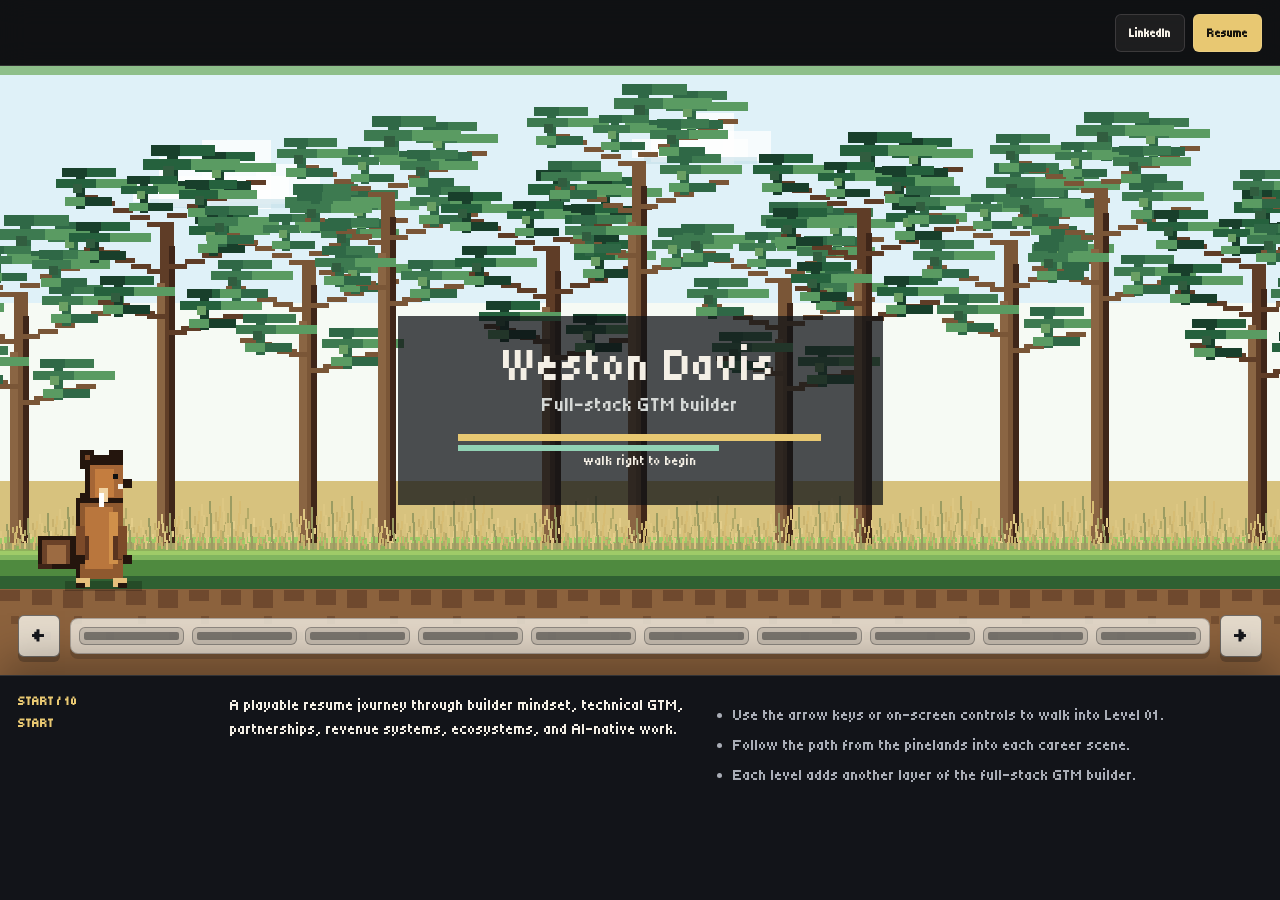
==== index.html @ 83e786a8 "Improve CodeCargo mobile framing" ====
<!doctype html>
<html lang="en">
  <head>
    <meta charset="utf-8">
    <meta name="viewport" content="width=device-width, initial-scale=1">
    <meta name="description" content="A playable resume journey for Weston Davis, a full-stack GTM builder for developer platforms, open source, partnerships, AI workflows, and enterprise software.">
    <meta property="og:title" content="Weston Davis | Full-Stack GTM Builder">
    <meta property="og:description" content="Walk a pixel-art beaver through a career journey across developer platforms, open source, partnerships, sales strategy, enterprise consulting, and AI-native GTM.">
    <meta property="og:type" content="website">
    <title>Weston Davis | Full-Stack GTM Builder</title>
    <link rel="preconnect" href="https://fonts.googleapis.com">
    <link rel="preconnect" href="https://fonts.gstatic.com" crossorigin>
    <link href="https://fonts.googleapis.com/css2?family=Tiny5&display=swap" rel="stylesheet">
    <link rel="stylesheet" href="styles.css?v=20260604-mobile-touch-callout">
  </head>
  <body>
    <main class="app">
      <header class="topbar">
        <a class="brand" href="#game-canvas" aria-label="Weston Davis resume game home">
          <span>Weston Davis</span>
          <small>Full-stack GTM builder</small>
        </a>

        <nav class="utility" aria-label="Contact and resume links">
          <a class="text-button" href="https://www.linkedin.com/in/westonkdavis" target="_blank" rel="noreferrer">LinkedIn</a>
          <a class="text-button is-primary" href="resume.html">Resume</a>
        </nav>
      </header>

      <section class="stage" aria-label="Busy Beaver Resume Quest">
        <canvas id="game-canvas" width="960" height="540" tabindex="0" role="img" aria-label="Playable side-scrolling resume game. Move Weston the beaver through career scenes from Pinehurst to the next technical GTM quest."></canvas>

        <div class="scene-nav" aria-label="Scene navigation">
          <button class="icon-button" id="prev-scene" type="button" aria-label="Previous scene">←</button>
          <div class="timeline" id="timeline" aria-label="Career timeline"></div>
          <button class="icon-button" id="next-scene" type="button" aria-label="Next scene">→</button>
        </div>

        <div class="touch-controls" aria-label="Touch controls">
          <button class="touch-button" data-control="left" type="button" aria-label="Move left">←</button>
          <button class="touch-button" data-control="right" type="button" aria-label="Move right">→</button>
          <button class="touch-button" data-control="jump" type="button" aria-label="Jump">↑</button>
          <button class="touch-button" data-control="slap" type="button" aria-label="Tail slap">↓</button>
        </div>
      </section>

      <section class="hud" aria-live="polite">
        <button class="hud-toggle" id="hud-toggle" type="button" aria-expanded="true">Career card</button>

        <div class="hud-grid" id="hud-content">
          <div class="scene-kicker">
            <span id="scene-count">Level 01 / 10</span>
            <span id="scene-type">Origin</span>
          </div>

          <div class="scene-main">
            <p class="capability" id="scene-capability">Builder Mindset</p>
            <h1 id="scene-title">Southern Pines / Pinehurst</h1>
            <p id="scene-story">The journey starts in longleaf pine country: practical, curious, self-directed, and oriented toward useful work.</p>
          </div>

          <div class="scene-proof">
            <div class="scene-place" id="scene-place">Southern Pines / Pinehurst, NC</div>
            <div class="artifact" id="scene-artifact">Capability gained: Toolbox</div>
            <ul id="scene-points"></ul>
          </div>
        </div>
      </section>

      <div class="final-overlay" id="final-overlay" aria-hidden="true">
        <div class="final-card" role="dialog" aria-modal="true" aria-labelledby="final-title">
          <p class="final-kicker">Mission Complete</p>
          <h2 id="final-title">Weston Davis</h2>
          <p class="final-subtitle">GTM Builder &bull; Partnerships &bull; Developer Platforms &bull; Strategy &amp; Operations</p>

          <div class="final-actions" aria-label="Final resume actions">
            <button class="text-button final-button" id="final-email-button" type="button">Email</button>
            <a class="text-button final-button" href="https://www.linkedin.com/in/westonkdavis" target="_blank" rel="noreferrer">LinkedIn</a>
            <a class="text-button final-button" href="resume.html">Traditional Resume</a>
            <button class="text-button final-button" id="final-print-button" type="button">Print / Save PDF</button>
          </div>

          <p class="final-status" id="final-status" aria-live="polite"></p>
        </div>
      </div>
    </main>

    <script src="resume-data.js?v=20260604-closing-modal-sooner"></script>
    <script src="script.js?v=20260604-codecargo-mobile-frame"></script>
  </body>
</html>
---- styles.css ----
:root {
  color-scheme: dark;
  --bg: #101114;
  --surface: #171a20;
  --surface-2: #20242c;
  --ink: #f4efe5;
  --muted: #a9adb6;
  --line: rgba(244, 239, 229, 0.14);
  --accent: #e8c872;
  --soft: #91d1b4;
  --danger: #d86a5d;
  --shadow: rgba(0, 0, 0, 0.3);
  font-family: "Tiny5", ui-monospace, SFMono-Regular, Menlo, Monaco, Consolas, "Liberation Mono", monospace;
}

* {
  box-sizing: border-box;
}

html,
body {
  min-width: 320px;
  min-height: 100%;
  margin: 0;
  background: var(--bg);
  color: var(--ink);
}

body {
  overflow: hidden;
}

a {
  color: inherit;
}

button,
a {
  -webkit-tap-highlight-color: transparent;
}

button {
  font: inherit;
}

.stage,
.scene-nav,
.timeline,
.touch-controls,
.icon-button,
.touch-button,
.dot,
#game-canvas {
  -webkit-touch-callout: none;
  -webkit-user-select: none;
  user-select: none;
}

.scene-nav,
.touch-controls,
.icon-button,
.touch-button,
.dot,
#game-canvas {
  touch-action: manipulation;
}

.app {
  display: grid;
  grid-template-rows: auto minmax(0, 1fr) auto;
  height: 100vh;
  min-height: 100vh;
  overflow: hidden;
  background: var(--bg);
}

.topbar {
  z-index: 3;
  display: flex;
  align-items: center;
  justify-content: space-between;
  gap: 16px;
  min-height: 66px;
  padding: 12px 18px;
  border-bottom: 1px solid var(--line);
  background: rgba(16, 17, 20, 0.94);
  backdrop-filter: blur(14px);
}

.brand {
  display: grid;
  gap: 3px;
  text-decoration: none;
  transition: opacity 180ms linear, transform 180ms ease;
  will-change: opacity, transform;
}

.brand span {
  font-size: 1rem;
  font-weight: 800;
}

.brand small {
  color: var(--muted);
  font-size: 0.72rem;
  line-height: 1.25;
}

.utility {
  display: flex;
  flex-wrap: wrap;
  justify-content: flex-end;
  gap: 8px;
}

.text-button,
.icon-button,
.touch-button,
.hud-toggle,
.dot {
  border: 1px solid var(--line);
  border-radius: 6px;
  background: rgba(244, 239, 229, 0.06);
  color: var(--ink);
  cursor: pointer;
}

.text-button {
  display: inline-flex;
  align-items: center;
  justify-content: center;
  min-height: 38px;
  padding: 0 13px;
  font-size: 0.78rem;
  font-weight: 800;
  text-decoration: none;
}

.text-button:hover,
.icon-button:hover,
.touch-button:hover,
.dot:hover,
.hud-toggle:hover {
  border-color: rgba(244, 239, 229, 0.32);
  background: rgba(244, 239, 229, 0.1);
}

.text-button.is-primary {
  background: var(--accent);
  color: #17140c;
}

.stage {
  position: relative;
  min-height: 0;
  overflow: hidden;
  background: #11141a;
}

#game-canvas {
  display: block;
  width: 100%;
  height: 100%;
  min-height: 0;
  image-rendering: pixelated;
  outline: none;
}

.scene-nav {
  position: absolute;
  left: 18px;
  right: 18px;
  bottom: 18px;
  z-index: 2;
  display: grid;
  grid-template-columns: 42px minmax(0, 1fr) 42px;
  align-items: center;
  gap: 10px;
  pointer-events: none;
}

.icon-button {
  display: inline-grid;
  width: 42px;
  height: 42px;
  place-items: center;
  font-size: 1.1rem;
  font-weight: 900;
  border-color: rgba(16, 17, 20, 0.55);
  background: rgba(244, 239, 229, 0.86);
  color: #15171c;
  box-shadow: 0 5px 0 rgba(16, 17, 20, 0.26);
  pointer-events: auto;
}

.timeline {
  display: grid;
  grid-template-columns: repeat(10, minmax(0, 1fr));
  gap: 8px;
  min-height: 34px;
  padding: 8px;
  border: 1px solid rgba(16, 17, 20, 0.26);
  border-radius: 8px;
  background: rgba(244, 239, 229, 0.82);
  box-shadow: 0 5px 0 rgba(16, 17, 20, 0.18);
  pointer-events: auto;
}

.dot {
  position: relative;
  height: 18px;
  padding: 0;
  border-color: rgba(16, 17, 20, 0.3);
  background: rgba(16, 17, 20, 0.12);
}

.dot::after {
  content: "";
  position: absolute;
  inset: 4px;
  border-radius: 2px;
  background: rgba(16, 17, 20, 0.42);
}

.dot.is-active::after {
  inset: 3px;
  background: var(--danger);
  box-shadow: 0 0 0 2px #15171c;
}

.dot.is-complete::after {
  background: var(--soft);
}

.touch-controls {
  position: absolute;
  right: 18px;
  bottom: 74px;
  z-index: 2;
  display: none;
  grid-template-columns: repeat(4, 42px);
  gap: 8px;
}

.touch-button {
  display: inline-grid;
  width: 42px;
  height: 42px;
  place-items: center;
  font-weight: 900;
  background: rgba(16, 17, 20, 0.72);
}

.hud {
  z-index: 3;
  height: clamp(218px, 25vh, 270px);
  overflow: hidden;
  border-top: 1px solid var(--line);
  background: rgba(18, 20, 25, 0.96);
  box-shadow: 0 -16px 42px var(--shadow);
}

.hud-toggle {
  display: none;
  width: calc(100% - 24px);
  min-height: 40px;
  margin: 12px;
  color: var(--soft);
  font-size: 0.76rem;
  font-weight: 900;
  text-transform: uppercase;
}

.hud-grid {
  display: grid;
  grid-template-columns: minmax(130px, 0.35fr) minmax(260px, 0.85fr) minmax(320px, 1fr);
  gap: 20px;
  height: 100%;
  padding: 18px;
}

.scene-kicker {
  display: grid;
  align-content: start;
  gap: 8px;
  color: var(--accent);
  font-size: 0.76rem;
  font-weight: 900;
  text-transform: uppercase;
}

.capability,
.scene-place,
.artifact {
  margin: 0 0 7px;
  color: var(--soft);
  font-size: 0.72rem;
  font-weight: 900;
  line-height: 1.35;
  text-transform: uppercase;
}

.artifact {
  color: var(--accent);
  text-transform: none;
}

.final-overlay {
  position: fixed;
  inset: 0;
  z-index: 10;
  display: grid;
  place-items: center;
  padding: 24px;
  background: rgba(8, 10, 12, 0.68);
  opacity: 0;
  pointer-events: none;
  transition: opacity 180ms linear;
}

.final-overlay.is-visible {
  opacity: 1;
  pointer-events: auto;
}

.final-card {
  width: min(760px, 92vw);
  padding: 30px 48px 24px;
  border: 3px solid rgba(244, 239, 229, 0.72);
  border-radius: 8px;
  background: #131720;
  box-shadow:
    0 0 0 8px rgba(232, 200, 114, 0.18),
    0 18px 0 rgba(0, 0, 0, 0.32);
  text-align: center;
}

.final-kicker {
  margin: 0 0 18px;
  color: var(--accent);
  font-size: 1rem;
  line-height: 1;
  text-transform: uppercase;
}

.final-card h2 {
  margin: 0 0 16px;
  color: var(--ink);
  font-size: clamp(2.7rem, 7vw, 4.6rem);
  line-height: 0.9;
  letter-spacing: 0;
  text-transform: uppercase;
}

.final-subtitle {
  max-width: 620px;
  margin: 0 auto 26px;
  color: var(--soft);
  font-size: clamp(1rem, 2.2vw, 1.28rem);
  font-weight: 900;
  line-height: 1.35;
  text-transform: uppercase;
}

.final-actions {
  display: flex;
  flex-wrap: wrap;
  justify-content: center;
  gap: 10px;
}

.final-button {
  min-width: 104px;
}

.final-status {
  min-height: 18px;
  margin: 16px 0 0;
  color: var(--accent);
  font-size: 0.9rem;
}

h1,
p {
  margin-top: 0;
}

#scene-title {
  margin: 0 0 8px;
  font-size: clamp(1.32rem, 2.4vw, 2rem);
  line-height: 1.05;
  letter-spacing: 0;
}

#scene-story {
  max-width: 76ch;
  margin-bottom: 0;
  color: var(--ink);
  line-height: 1.48;
}

#scene-points {
  display: grid;
  gap: 7px;
  max-height: 150px;
  margin: 10px 0 0;
  padding-left: 18px;
  overflow: auto;
  color: var(--muted);
  line-height: 1.45;
}

@media (max-width: 900px) {
  body {
    overflow: auto;
  }

  .app {
    height: auto;
    min-height: 100svh;
    overflow: visible;
  }

  .stage {
    height: 54svh;
    min-height: 360px;
    max-height: 430px;
  }

  .topbar {
    align-items: start;
    min-height: auto;
    padding: 12px;
  }

  .brand span {
    font-size: 0.94rem;
  }

  .brand small {
    max-width: 190px;
  }

  .utility {
    gap: 6px;
  }

  .text-button {
    min-height: 34px;
    padding: 0 9px;
    font-size: 0.72rem;
  }

  #game-canvas {
    height: 100%;
    min-height: 0;
  }

  .scene-nav {
    left: 12px;
    right: 12px;
    bottom: 12px;
  }

  .timeline {
    gap: 4px;
  }

  .touch-controls {
    display: grid;
  }

  .hud-toggle {
    display: block;
  }

  .hud {
    height: auto;
    overflow: visible;
  }

  .hud-grid {
    grid-template-columns: 1fr;
    gap: 12px;
    height: auto;
    padding: 0 14px 16px;
  }

  #scene-points {
    max-height: none;
    overflow: visible;
  }

  .hud.is-collapsed .scene-proof {
    display: none;
  }

  .hud.is-collapsed #scene-story {
    display: none;
  }

  #scene-title {
    font-size: 1.28rem;
  }
}

@media (max-width: 540px) {
  .topbar {
    display: grid;
    gap: 10px;
  }

  .utility {
    justify-content: start;
  }

  .stage {
    min-height: 330px;
  }

  .touch-controls {
    right: 12px;
    bottom: 62px;
    grid-template-columns: repeat(4, 38px);
    gap: 6px;
  }

  .touch-button {
    width: 38px;
    height: 38px;
  }

  .scene-nav {
    grid-template-columns: 36px minmax(0, 1fr) 36px;
  }

  .icon-button {
    width: 36px;
    height: 36px;
  }

  .final-overlay {
    align-items: start;
    padding: 14px;
    overflow: auto;
  }

  .final-card {
    width: min(100%, 420px);
    padding: 22px 16px 18px;
    border-width: 2px;
    box-shadow:
      0 0 0 5px rgba(232, 200, 114, 0.18),
      0 10px 0 rgba(0, 0, 0, 0.32);
  }

  .final-kicker {
    margin-bottom: 14px;
    font-size: 0.88rem;
  }

  .final-card h2 {
    font-size: clamp(2.3rem, 16vw, 3.15rem);
  }

  .final-subtitle {
    margin-bottom: 18px;
    font-size: 0.92rem;
  }

  .final-actions {
    display: grid;
    grid-template-columns: 1fr;
  }

  .final-button {
    width: 100%;
    min-height: 38px;
  }
}
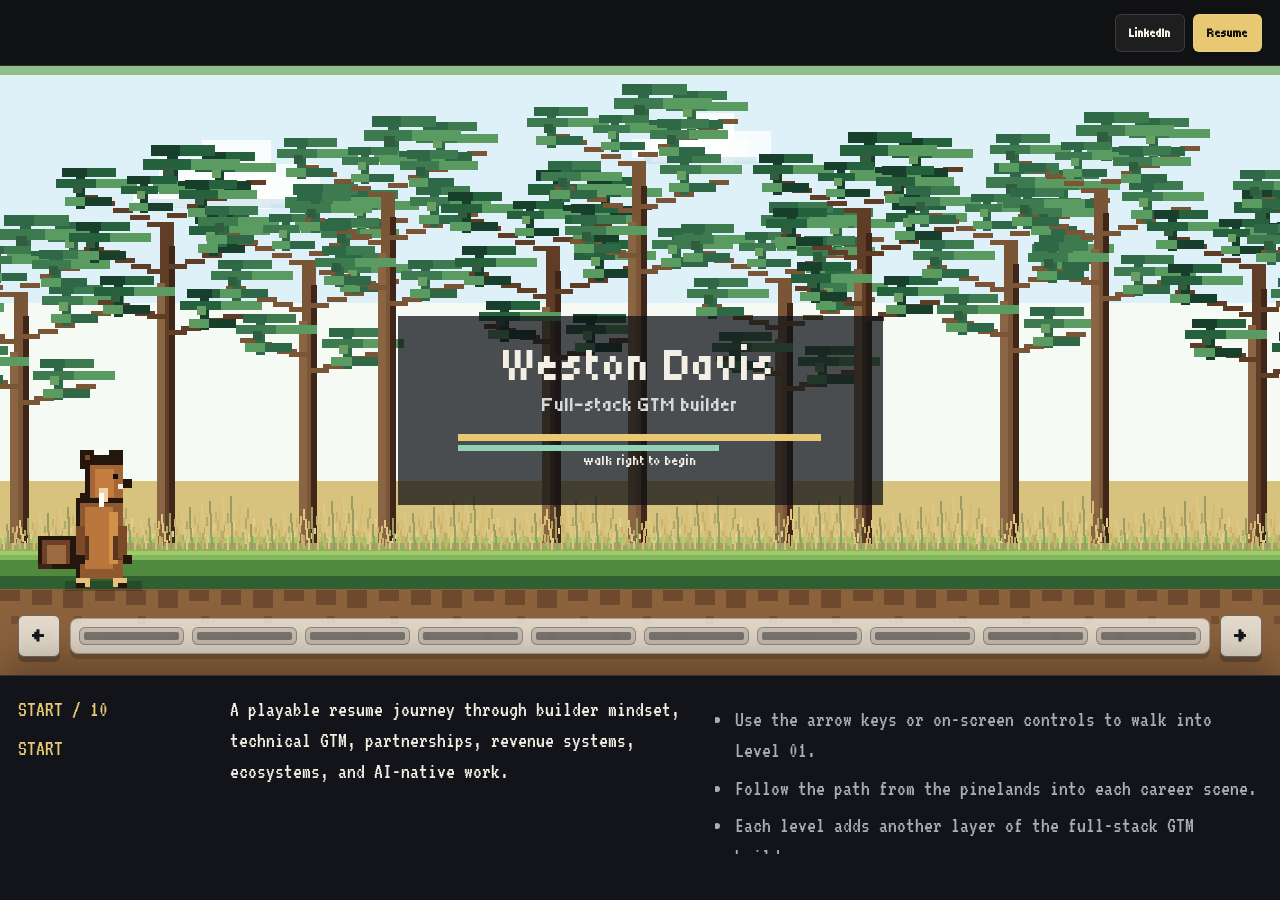
==== commit 28c164b8: "Improve career card body typography" ====
--- a/index.html
+++ b/index.html
@@ -10,8 +10,8 @@
     <title>Weston Davis | Full-Stack GTM Builder</title>
     <link rel="preconnect" href="https://fonts.googleapis.com">
     <link rel="preconnect" href="https://fonts.gstatic.com" crossorigin>
-    <link href="https://fonts.googleapis.com/css2?family=Tiny5&display=swap" rel="stylesheet">
-    <link rel="stylesheet" href="styles.css?v=20260604-mobile-touch-callout">
+    <link href="https://fonts.googleapis.com/css2?family=Tiny5&family=VT323&display=swap" rel="stylesheet">
+    <link rel="stylesheet" href="styles.css?v=20260604-hud-readable-type">
   </head>
   <body>
     <main class="app">
--- a/styles.css
+++ b/styles.css
@@ -284,7 +284,6 @@
   align-content: start;
   gap: 8px;
   color: var(--accent);
-  font-size: 0.76rem;
   font-weight: 900;
   text-transform: uppercase;
 }
@@ -294,9 +293,7 @@
 .artifact {
   margin: 0 0 7px;
   color: var(--soft);
-  font-size: 0.72rem;
   font-weight: 900;
-  line-height: 1.35;
   text-transform: uppercase;
 }
 
@@ -396,7 +393,6 @@
   max-width: 76ch;
   margin-bottom: 0;
   color: var(--ink);
-  line-height: 1.48;
 }
 
 #scene-points {
@@ -407,7 +403,29 @@
   padding-left: 18px;
   overflow: auto;
   color: var(--muted);
-  line-height: 1.45;
+}
+
+.hud .scene-kicker,
+.hud .capability,
+.hud .scene-place,
+.hud .artifact,
+.hud #scene-story,
+.hud #scene-points {
+  font-family: "VT323", ui-monospace, SFMono-Regular, Menlo, Monaco, Consolas, "Liberation Mono", monospace;
+  font-size: 22px;
+  font-weight: 400;
+  letter-spacing: 0;
+  line-height: 1.4;
+}
+
+.hud .capability,
+.hud .scene-place,
+.hud .artifact {
+  line-height: 1.35;
+}
+
+.hud #scene-points li {
+  padding-left: 2px;
 }
 
 @media (max-width: 900px) {
@@ -501,6 +519,15 @@
 
   #scene-title {
     font-size: 1.28rem;
+  }
+
+  .hud .scene-kicker,
+  .hud .capability,
+  .hud .scene-place,
+  .hud .artifact,
+  .hud #scene-story,
+  .hud #scene-points {
+    font-size: 20px;
   }
 }
 
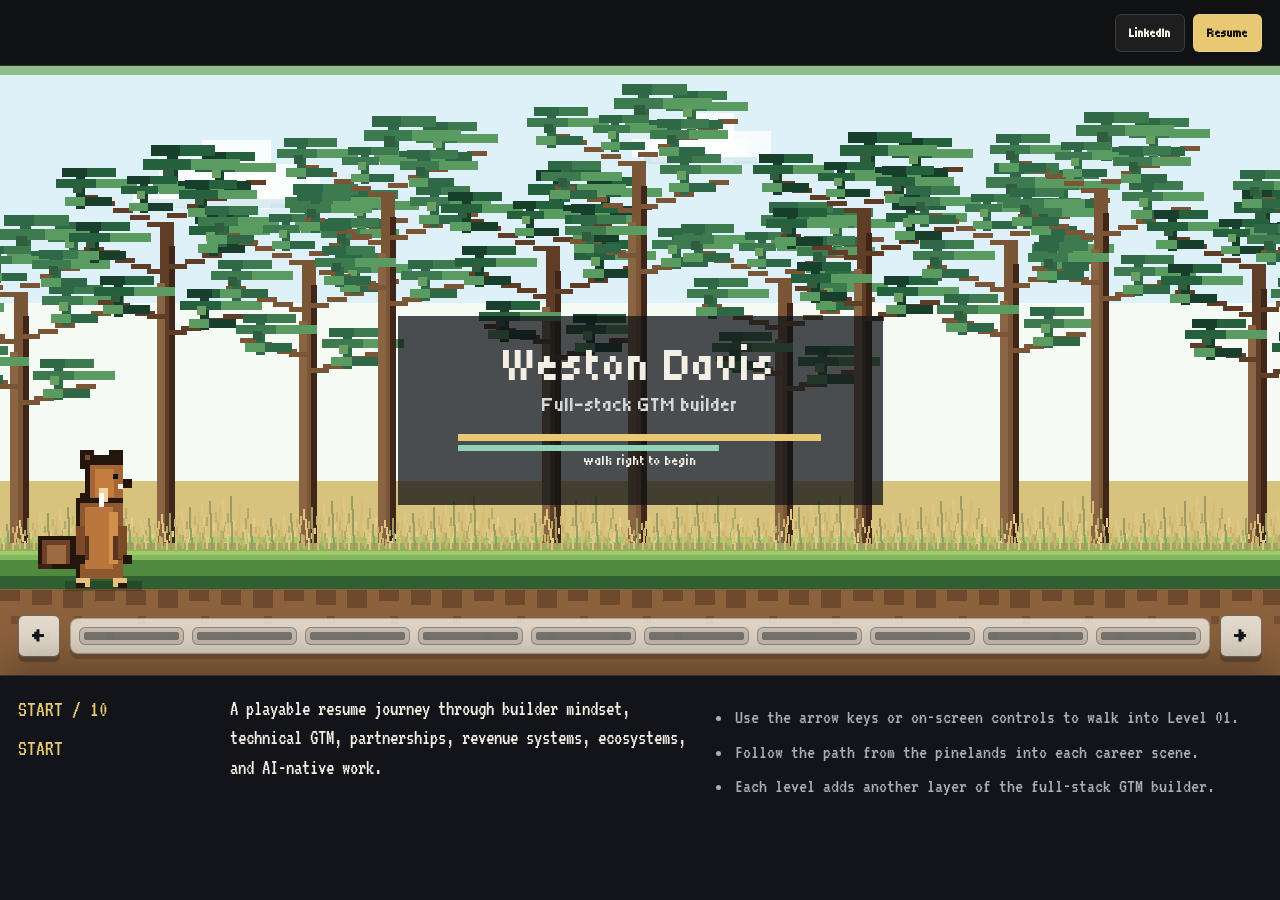
==== commit afde49e0: "Tune career card text sizing" ====
--- a/index.html
+++ b/index.html
@@ -11,7 +11,7 @@
     <link rel="preconnect" href="https://fonts.googleapis.com">
     <link rel="preconnect" href="https://fonts.gstatic.com" crossorigin>
     <link href="https://fonts.googleapis.com/css2?family=Tiny5&family=VT323&display=swap" rel="stylesheet">
-    <link rel="stylesheet" href="styles.css?v=20260604-hud-readable-type">
+    <link rel="stylesheet" href="styles.css?v=20260604-hud-type-tune">
   </head>
   <body>
     <main class="app">
@@ -86,6 +86,6 @@
     </main>
 
     <script src="resume-data.js?v=20260604-closing-modal-sooner"></script>
-    <script src="script.js?v=20260604-codecargo-mobile-frame"></script>
+    <script src="script.js?v=20260604-artifact-prefix"></script>
   </body>
 </html>
--- a/styles.css
+++ b/styles.css
@@ -408,9 +408,7 @@
 .hud .scene-kicker,
 .hud .capability,
 .hud .scene-place,
-.hud .artifact,
-.hud #scene-story,
-.hud #scene-points {
+.hud .artifact {
   font-family: "VT323", ui-monospace, SFMono-Regular, Menlo, Monaco, Consolas, "Liberation Mono", monospace;
   font-size: 22px;
   font-weight: 400;
@@ -418,10 +416,32 @@
   line-height: 1.4;
 }
 
+.hud #scene-story {
+  font-family: "VT323", ui-monospace, SFMono-Regular, Menlo, Monaco, Consolas, "Liberation Mono", monospace;
+  font-size: 21px;
+  font-weight: 400;
+  letter-spacing: 0;
+  line-height: 1.4;
+}
+
+.hud .scene-place,
+.hud .artifact,
+.hud #scene-points {
+  font-family: "VT323", ui-monospace, SFMono-Regular, Menlo, Monaco, Consolas, "Liberation Mono", monospace;
+  font-size: 20px;
+  font-weight: 400;
+  letter-spacing: 0;
+  line-height: 1.38;
+}
+
 .hud .capability,
 .hud .scene-place,
 .hud .artifact {
   line-height: 1.35;
+}
+
+.hud .artifact-prefix {
+  font-weight: 700;
 }
 
 .hud #scene-points li {
@@ -522,12 +542,18 @@
   }
 
   .hud .scene-kicker,
-  .hud .capability,
+  .hud .capability {
+    font-size: 20px;
+  }
+
+  .hud #scene-story {
+    font-size: 19px;
+  }
+
   .hud .scene-place,
   .hud .artifact,
-  .hud #scene-story,
   .hud #scene-points {
-    font-size: 20px;
+    font-size: 18px;
   }
 }
 
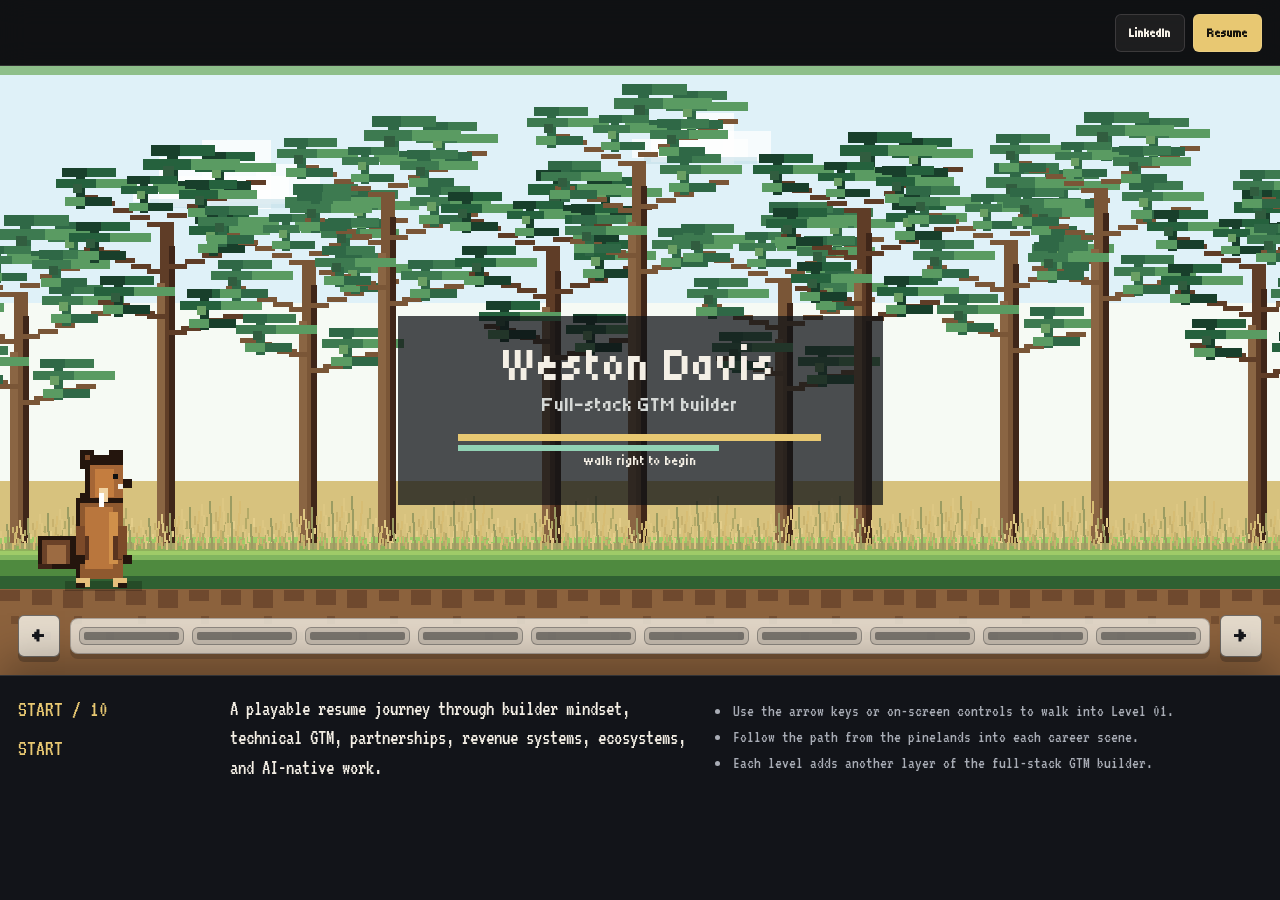
==== commit 05f004d0: "Fit proof bullets in career card" ====
--- a/index.html
+++ b/index.html
@@ -11,7 +11,7 @@
     <link rel="preconnect" href="https://fonts.googleapis.com">
     <link rel="preconnect" href="https://fonts.gstatic.com" crossorigin>
     <link href="https://fonts.googleapis.com/css2?family=Tiny5&family=VT323&display=swap" rel="stylesheet">
-    <link rel="stylesheet" href="styles.css?v=20260604-hud-type-tune">
+    <link rel="stylesheet" href="styles.css?v=20260604-proof-column-fit">
   </head>
   <body>
     <main class="app">
--- a/styles.css
+++ b/styles.css
@@ -397,11 +397,11 @@
 
 #scene-points {
   display: grid;
-  gap: 7px;
-  max-height: 150px;
-  margin: 10px 0 0;
-  padding-left: 18px;
-  overflow: auto;
+  gap: 4px;
+  max-height: none;
+  margin: 6px 0 0;
+  padding-left: 16px;
+  overflow: visible;
   color: var(--muted);
 }
 
@@ -428,16 +428,16 @@
 .hud .artifact,
 .hud #scene-points {
   font-family: "VT323", ui-monospace, SFMono-Regular, Menlo, Monaco, Consolas, "Liberation Mono", monospace;
-  font-size: 20px;
+  font-size: 17px;
   font-weight: 400;
   letter-spacing: 0;
-  line-height: 1.38;
+  line-height: 1.28;
 }
 
 .hud .capability,
 .hud .scene-place,
 .hud .artifact {
-  line-height: 1.35;
+  line-height: 1.25;
 }
 
 .hud .artifact-prefix {
@@ -553,7 +553,7 @@
   .hud .scene-place,
   .hud .artifact,
   .hud #scene-points {
-    font-size: 18px;
+    font-size: 17px;
   }
 }
 
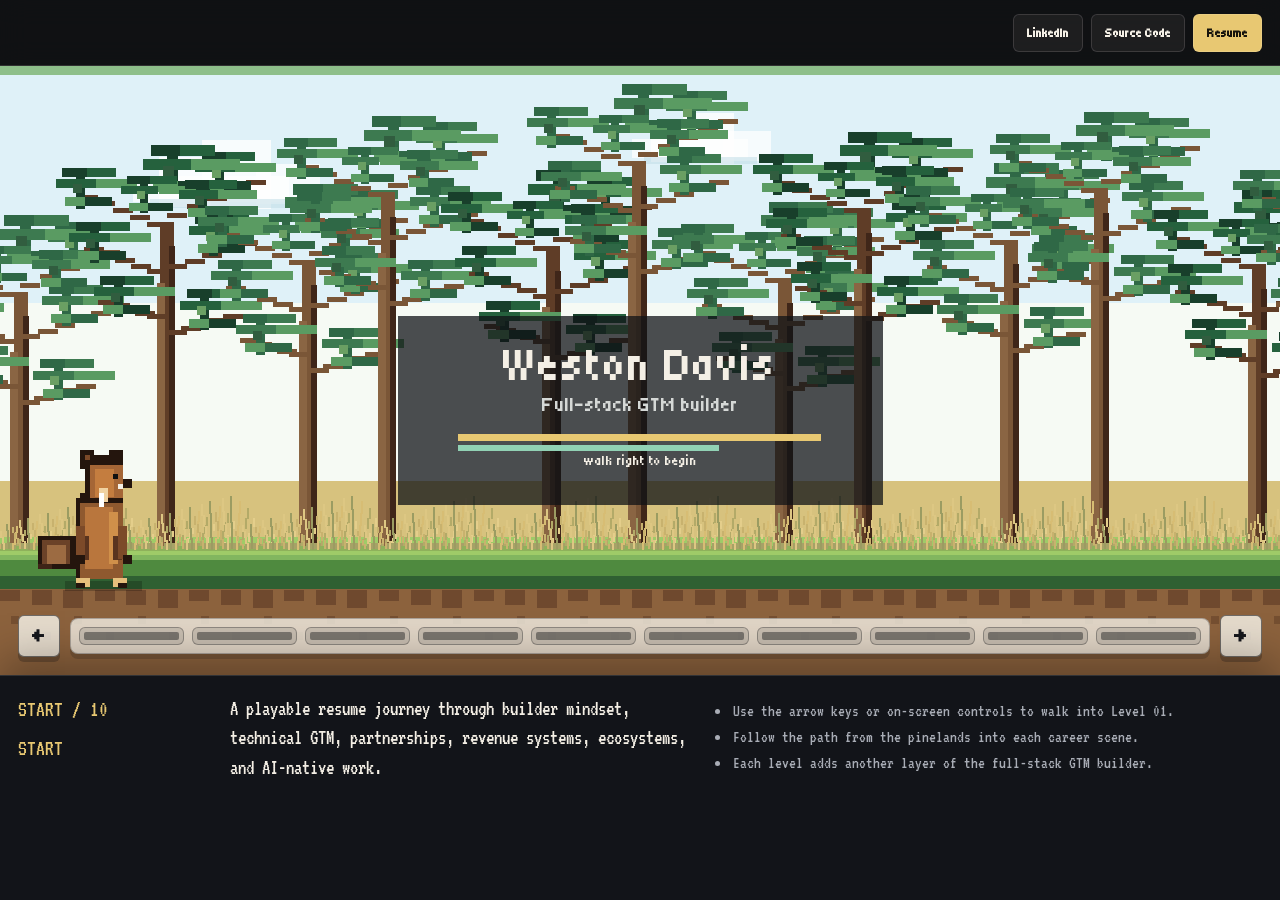
==== commit 0cfcf97c: "Update resume copy and source links" ====
--- a/index.html
+++ b/index.html
@@ -11,7 +11,7 @@
     <link rel="preconnect" href="https://fonts.googleapis.com">
     <link rel="preconnect" href="https://fonts.gstatic.com" crossorigin>
     <link href="https://fonts.googleapis.com/css2?family=Tiny5&family=VT323&display=swap" rel="stylesheet">
-    <link rel="stylesheet" href="styles.css?v=20260604-proof-column-fit">
+    <link rel="stylesheet" href="styles.css?v=20260710-agpl-links">
   </head>
   <body>
     <main class="app">
@@ -21,8 +21,9 @@
           <small>Full-stack GTM builder</small>
         </a>
 
-        <nav class="utility" aria-label="Contact and resume links">
+        <nav class="utility" aria-label="Contact, source code, and resume links">
           <a class="text-button" href="https://www.linkedin.com/in/westonkdavis" target="_blank" rel="noreferrer">LinkedIn</a>
+          <a class="text-button" href="https://github.com/weskdavis/resume-game" target="_blank" rel="noreferrer">Source Code</a>
           <a class="text-button is-primary" href="resume.html">Resume</a>
         </nav>
       </header>
@@ -36,13 +37,18 @@
           <button class="icon-button" id="next-scene" type="button" aria-label="Next scene">→</button>
         </div>
 
-        <div class="touch-controls" aria-label="Touch controls">
-          <button class="touch-button" data-control="left" type="button" aria-label="Move left">←</button>
-          <button class="touch-button" data-control="right" type="button" aria-label="Move right">→</button>
-          <button class="touch-button" data-control="jump" type="button" aria-label="Jump">↑</button>
-          <button class="touch-button" data-control="slap" type="button" aria-label="Tail slap">↓</button>
+      </section>
+
+      <div class="touch-controls" aria-label="Character controls">
+        <div class="touch-dpad" aria-label="Movement controls">
+          <button class="touch-button touch-arrow" data-control="left" type="button" aria-label="Move left">←</button>
+          <button class="touch-button touch-arrow" data-control="right" type="button" aria-label="Move right">→</button>
         </div>
-      </section>
+        <div class="touch-actions" aria-label="Action controls">
+          <button class="touch-button touch-action is-jump" data-control="jump" type="button" aria-label="Jump">A</button>
+          <button class="touch-button touch-action is-slap" data-control="slap" type="button" aria-label="Tail slap">B</button>
+        </div>
+      </div>
 
       <section class="hud" aria-live="polite">
         <button class="hud-toggle" id="hud-toggle" type="button" aria-expanded="true">Career card</button>
@@ -80,12 +86,13 @@
             <button class="text-button final-button" id="final-print-button" type="button">Print / Save PDF</button>
           </div>
 
+          <p class="final-license"><a href="https://github.com/weskdavis/resume-game" target="_blank" rel="noreferrer">Licensed under AGPL</a></p>
           <p class="final-status" id="final-status" aria-live="polite"></p>
         </div>
       </div>
     </main>
 
-    <script src="resume-data.js?v=20260604-closing-modal-sooner"></script>
-    <script src="script.js?v=20260604-artifact-prefix"></script>
+    <script src="resume-data.js?v=20260710-level-9-place"></script>
+    <script src="script.js?v=20260604-level10-sign-center"></script>
   </body>
 </html>
--- a/styles.css
+++ b/styles.css
@@ -233,22 +233,62 @@
 }
 
 .touch-controls {
-  position: absolute;
-  right: 18px;
-  bottom: 74px;
   z-index: 2;
   display: none;
-  grid-template-columns: repeat(4, 42px);
-  gap: 8px;
+  align-items: center;
+  justify-content: space-between;
+  gap: 18px;
+  padding: 10px 18px;
+  border-top: 1px solid rgba(244, 239, 229, 0.12);
+  border-bottom: 1px solid rgba(244, 239, 229, 0.12);
+  background: rgba(18, 20, 25, 0.96);
+  box-shadow: 0 -10px 22px rgba(0, 0, 0, 0.18);
+}
+
+.touch-dpad,
+.touch-actions {
+  display: flex;
+  align-items: center;
+  gap: 12px;
 }
 
 .touch-button {
   display: inline-grid;
-  width: 42px;
-  height: 42px;
+  width: 44px;
+  height: 44px;
   place-items: center;
   font-weight: 900;
-  background: rgba(16, 17, 20, 0.72);
+  border-width: 2px;
+  box-shadow: 0 5px 0 rgba(0, 0, 0, 0.4);
+}
+
+.touch-button:active {
+  transform: translateY(3px);
+  box-shadow: 0 2px 0 rgba(0, 0, 0, 0.46);
+}
+
+.touch-arrow {
+  border-radius: 7px;
+  background: #e8e1d4;
+  color: #101114;
+  font-size: 1.05rem;
+}
+
+.touch-action {
+  width: 50px;
+  height: 50px;
+  border-radius: 999px;
+  color: #101114;
+  font-size: 0.9rem;
+  text-shadow: 0 1px rgba(255, 255, 255, 0.28);
+}
+
+.touch-action.is-jump {
+  background: #8fd6bf;
+}
+
+.touch-action.is-slap {
+  background: #e8c872;
 }
 
 .hud {
@@ -370,9 +410,19 @@
   min-width: 104px;
 }
 
+.final-license {
+  margin: 34px 0 0;
+  color: #b7a7dc;
+  font-size: 0.68rem;
+}
+
+.final-license a:hover {
+  color: #d2c7ef;
+}
+
 .final-status {
   min-height: 18px;
-  margin: 16px 0 0;
+  margin: 8px 0 0;
   color: var(--accent);
   font-size: 0.9rem;
 }
@@ -505,7 +555,7 @@
   }
 
   .touch-controls {
-    display: grid;
+    display: flex;
   }
 
   .hud-toggle {
@@ -572,15 +622,23 @@
   }
 
   .touch-controls {
-    right: 12px;
-    bottom: 62px;
-    grid-template-columns: repeat(4, 38px);
-    gap: 6px;
+    padding: 10px 18px 12px;
+    gap: 12px;
   }
 
   .touch-button {
-    width: 38px;
-    height: 38px;
+    width: 42px;
+    height: 42px;
+  }
+
+  .touch-action {
+    width: 48px;
+    height: 48px;
+  }
+
+  .touch-dpad,
+  .touch-actions {
+    gap: 10px;
   }
 
   .scene-nav {
